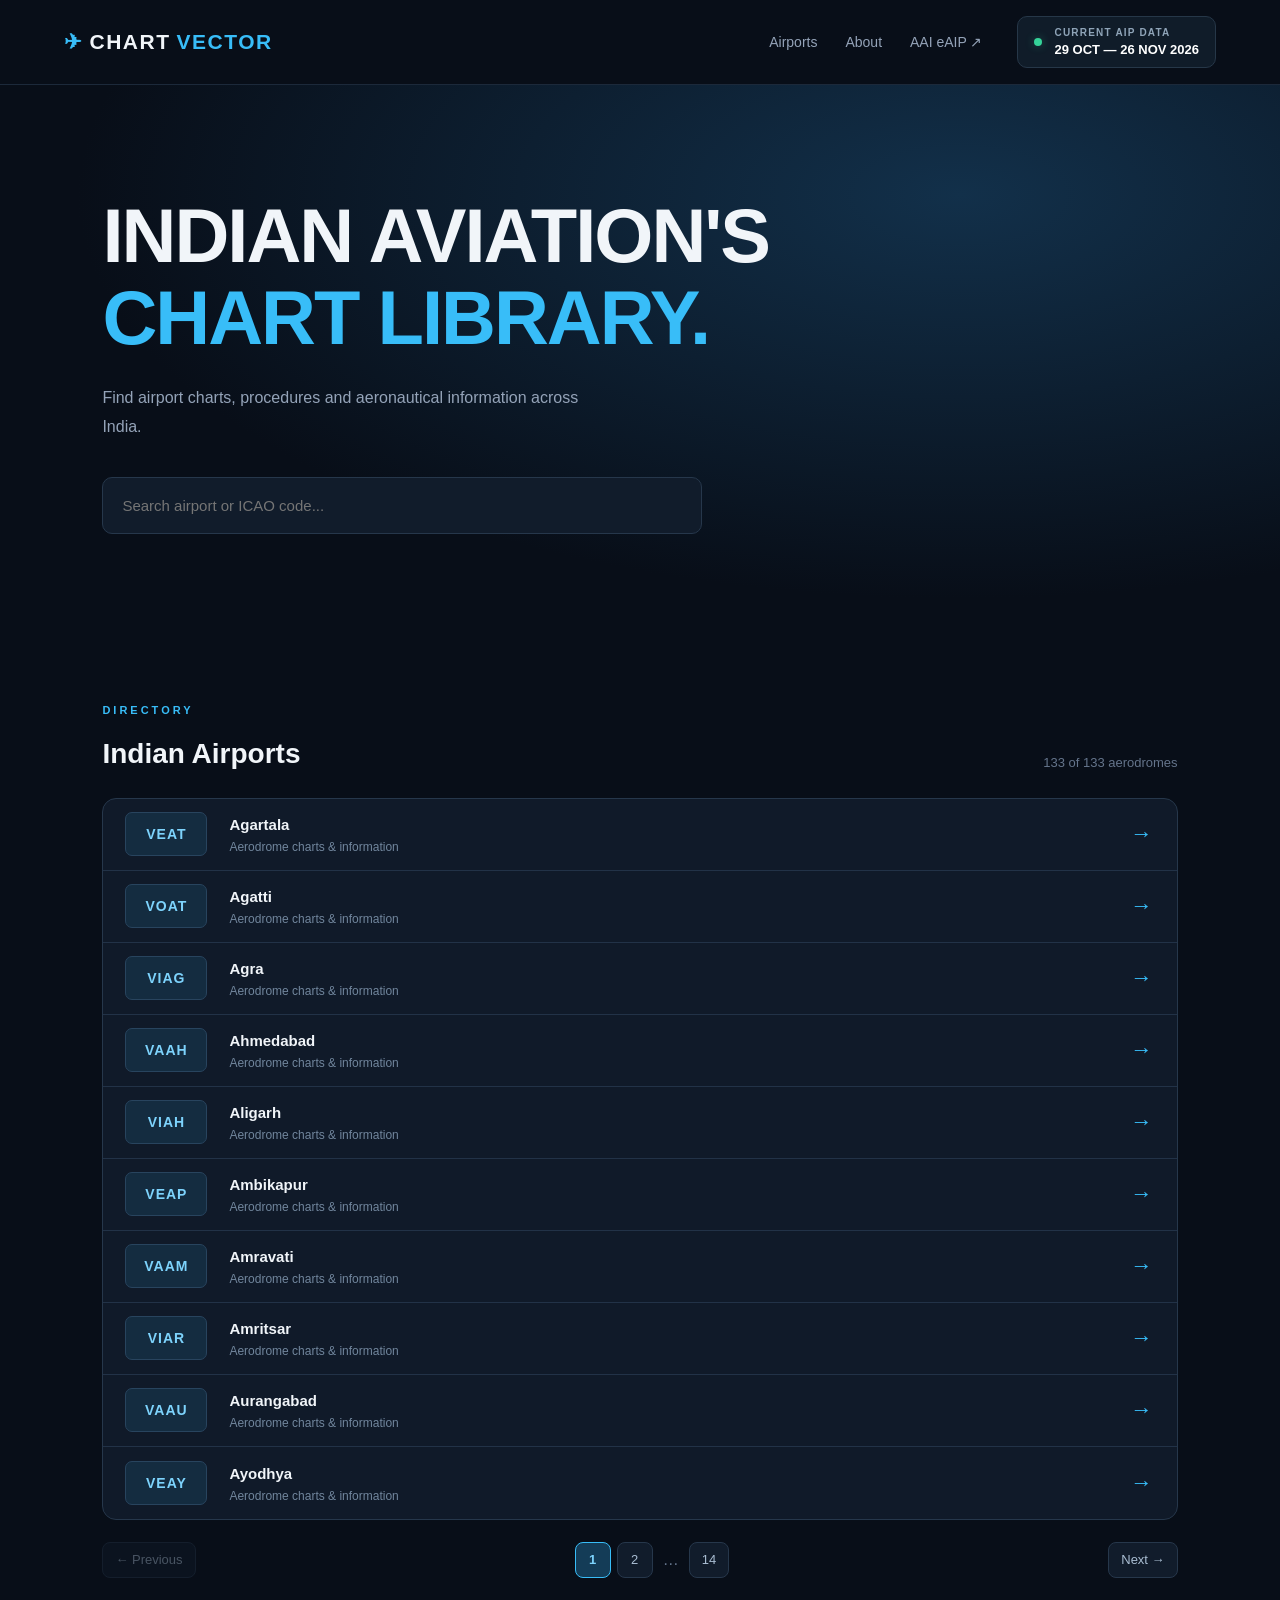
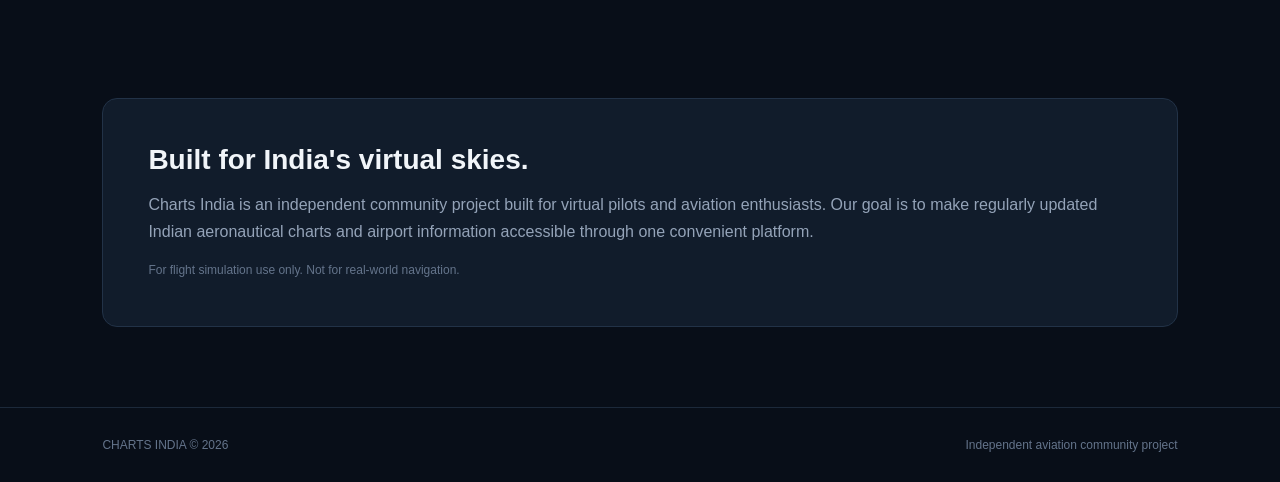
==== index.html @ 55eeb6c2 "Add files via upload" ====
<!DOCTYPE html>
<html lang="en">
<head>
    <meta charset="UTF-8">
    <meta name="viewport" content="width=device-width, initial-scale=1.0">
    <title>Chart Vector | Aviation Charts</title>
    <link rel="stylesheet" href="style.css">
</head>

<body>


<header class="home-header">

    <div class="logo">
        <span>✈</span> CHART <b>VECTOR</b>
    </div>

    <div class="header-right">

        <nav class="main-nav">
            <a href="#airports">Airports</a>
            <a href="#about">About</a>
            <a href="https://aim-india.aai.aero/"
               target="_blank"
               rel="noopener noreferrer">
                AAI eAIP ↗
            </a>
        </nav>

        <div class="airac-indicator">
            <span class="airac-dot"></span>

            <div>
                <span class="airac-label">
                    CURRENT AIP DATA
                </span>
                <span class="airac-dates">
                    29 OCT — 26 NOV 2026
                </span>
            </div>
        </div>

    </div>

</header>


<section class="hero">

    <h1>INDIAN AVIATION'S<br>
        <span>CHART LIBRARY.</span>
    </h1>

    <p class="subtitle">
        Find airport charts, procedures and aeronautical
        information across India.
    </p>

    <input
        type="text"
        id="search"
        placeholder="Search airport, ICAO or IATA..."
    >
</section>

<section id="airports" class="airports">

    <div class="section-heading">
        <div>
            <p class="tag">DIRECTORY</p>
            <h2>Indian Airports</h2>
        </div>

        <span id="airport-count"></span>
    </div>

    <div id="airport-list" class="airport-grid"></div>

</section>

<section id="about" class="about">
    <h2>Built for India's virtual skies.</h2>
    <p>
    Charts India is an independent community project built
    for virtual pilots and aviation enthusiasts. Our goal is to make regularly updated Indian
    aeronautical charts and airport information accessible
    through one convenient platform.
    </p>
    <p class="disclaimer">
        For flight simulation use only. Not for real-world navigation.
    </p>
</section>

<footer>
    CHARTS INDIA © 2026
    <span>Independent aviation community project</span>
</footer>

<script src="script.js"></script>

</body>
</html>
---- style.css ----
/* ==========================================
   GLOBAL
========================================== */

* {
    margin: 0;
    padding: 0;
    box-sizing: border-box;
}

html {
    scroll-behavior: smooth;
}

body {
    background: #080e18;
    color: #f1f5f9;
    font-family: Arial, sans-serif;
}

/* ==========================================
   HOMEPAGE HEADER
========================================== */

.home-header {
    min-height: 85px;
    padding: 15px 5%;

    display: flex;
    align-items: center;
    justify-content: space-between;
    gap: 30px;

    background: #080e18;
    border-bottom: 1px solid #1c293a;
}

/* Logo */

.logo {
    display: flex;
    align-items: center;
    gap: 6px;

    font-size: 21px;
    font-weight: 800;
    letter-spacing: 1.5px;
    white-space: nowrap;
    flex-shrink: 0;
}

.logo span,
.logo b {
    color: #38bdf8;
}

/* Right side */

.header-right {
    display: flex;
    align-items: center;
    justify-content: flex-end;
    gap: 35px;
    margin-left: auto;
    min-width: 0;
}

/* Navigation */

.main-nav {
    display: flex;
    align-items: center;
    gap: 28px;
    flex-shrink: 0;
}

.main-nav a {
    color: #94a3b8;
    text-decoration: none;
    font-size: 14px;
    white-space: nowrap;
    transition: color 0.2s ease;
}

.main-nav a:hover {
    color: #38bdf8;
}

/* ==========================================
   CURRENT AIP DATA
========================================== */

.airac-indicator {
    display: flex;
    align-items: center;
    gap: 12px;

    padding: 10px 16px;

    border: 1px solid #263748;
    border-radius: 10px;
    background: #101c29;

    flex-shrink: 0;
}

.airac-dot {
    width: 8px;
    height: 8px;
    border-radius: 50%;

    background: #35d399;
    box-shadow: 0 0 10px #35d39955;

    flex-shrink: 0;
}

.airac-indicator > div {
    display: flex;
    flex-direction: column;
    gap: 4px;
}

.airac-label {
    font-size: 10px;
    font-weight: 700;
    letter-spacing: 1.2px;
    color: #8fa4b8;
}

.airac-dates {
    font-size: 13px;
    font-weight: 600;
    color: #ffffff;
    white-space: nowrap;
}

/* ==========================================
   HERO SECTION
========================================== */

.hero {
    padding: 110px 8% 100px;

    background: radial-gradient(
        ellipse at 75% 20%,
        #12304a 0%,
        #080e18 65%
    );
}

.tag {
    color: #38bdf8;
    font-size: 11px;
    letter-spacing: 3px;
    font-weight: bold;
    margin-bottom: 22px;
}

h1 {
    font-size: clamp(42px, 7vw, 76px);
    line-height: 1.08;
    letter-spacing: -2px;
}

h1 span {
    color: #38bdf8;
}

.subtitle {
    margin-top: 25px;
    color: #94a3b8;
    line-height: 1.8;
    max-width: 480px;
}

/* ==========================================
   SEARCH
========================================== */

#search {
    margin-top: 35px;
    width: 100%;
    max-width: 600px;
    padding: 19px;

    border: 1px solid #26374b;
    border-radius: 10px;

    background: #111c2b;
    color: white;
    font-size: 15px;
    outline: none;
}

#search:focus {
    border-color: #38bdf8;
}

/* ==========================================
   AIRPORT DIRECTORY
========================================== */

.airports {
    padding: 75px 8%;
}

.section-heading {
    display: flex;
    justify-content: space-between;
    align-items: flex-end;
    gap: 20px;
    margin-bottom: 35px;
}

h2 {
    font-size: 28px;
}

#airport-count {
    color: #64748b;
    font-size: 13px;
}

/* Airport grid */

.airport-grid {
    display: grid;
    grid-template-columns: repeat(
        auto-fit,
        minmax(240px, 1fr)
    );
    gap: 18px;
}

/* Airport cards */

.airport-card {
    background: #111c2b;
    border: 1px solid #223247;
    border-radius: 12px;

    padding: 25px;
    transition: 0.2s ease;
}

.airport-card:hover {
    border-color: #38bdf8;
    transform: translateY(-4px);
}

.icao {
    font-size: 26px;
    font-weight: bold;
    letter-spacing: 2px;
}

.iata {
    color: #38bdf8;
    font-size: 12px;
    margin-top: 5px;
}

.airport-name {
    margin-top: 25px;
    font-size: 15px;
    font-weight: bold;
}

.city {
    color: #64748b;
    font-size: 13px;
    margin-top: 8px;
}

.source {
    display: inline-block;
    margin-top: 25px;
    color: #38bdf8;
    font-size: 12px;
    text-decoration: none;
}

.source:hover {
    text-decoration: underline;
}

/* ==========================================
   ABOUT
========================================== */

.about {
    margin: 30px 8% 80px;
    padding: 45px;

    background: #111c2b;
    border: 1px solid #223247;
    border-radius: 15px;
}

.about p {
    margin-top: 15px;
    color: #94a3b8;
    line-height: 1.7;
}

.about .disclaimer {
    font-size: 12px;
    color: #64748b;
}

/* ==========================================
   FOOTER
========================================== */

footer {
    padding: 30px 8%;
    border-top: 1px solid #1c293a;

    color: #64748b;
    font-size: 12px;

    display: flex;
    justify-content: space-between;
    gap: 15px;
}

/* ==========================================
   TABLET
========================================== */

@media (max-width: 1100px) {

    .home-header {
        flex-wrap: wrap;
        gap: 18px;
    }

    .header-right {
        gap: 20px;
    }

    .main-nav {
        gap: 18px;
    }
}

/* ==========================================
   MOBILE
========================================== */

@media (max-width: 750px) {

    .home-header {
        padding: 18px 5%;
        flex-direction: column;
        align-items: flex-start;
        gap: 20px;
    }

    .logo {
        font-size: 20px;
    }

    .header-right {
        width: 100%;
        margin-left: 0;

        flex-direction: column;
        align-items: flex-start;
        gap: 16px;
    }

    .main-nav {
        width: 100%;
        flex-wrap: wrap;
        gap: 20px;
    }

    .main-nav a {
        font-size: 13px;
    }

    .airac-indicator {
        margin-left: 0;
    }

    .hero {
        padding: 75px 5%;
    }

    .airports {
        padding: 60px 5%;
    }

    .about {
        margin-left: 5%;
        margin-right: 5%;
        padding: 25px;
    }

    footer {
        flex-direction: column;
    }
}

/* ==========================================
   CHART VECTOR - MODERN AIRPORT DIRECTORY
========================================== */

.airports {
    padding: 70px 8% 90px;
}

.section-heading {
    margin-bottom: 28px;
}

/* Replace old grid with full-width list */

.airport-grid {
    display: flex;
    flex-direction: column;
    gap: 0;

    width: 100%;
    overflow: hidden;

    background: #101a29;
    border: 1px solid #26374b;
    border-radius: 14px;
}

/* Individual airport row */

.airport-row {
    display: flex;
    align-items: center;
    gap: 22px;

    min-height: 86px;
    padding: 18px 25px;

    color: #f1f5f9;
    text-decoration: none;

    border-bottom: 1px solid #223247;
    transition:
        background 0.18s ease,
        padding 0.18s ease;
}

.airport-row:last-child {
    border-bottom: none;
}

.airport-row:hover {
    background: #17283c;
    padding-left: 31px;
}

.airport-row:focus-visible {
    outline: 2px solid #38bdf8;
    outline-offset: -2px;
}

/* ICAO code */

.directory-icao {
    display: flex;
    align-items: center;
    justify-content: center;

    width: 82px;
    min-width: 82px;
    height: 44px;

    background: #142c40;
    border: 1px solid #28445e;
    border-radius: 8px;

    color: #7dd3fc;
    font-size: 15px;
    font-weight: 700;
    letter-spacing: 1px;
}

/* Airport name */

.directory-details {
    display: flex;
    flex-direction: column;
    gap: 7px;

    flex: 1;
    min-width: 0;
}

.directory-name {
    color: #f1f5f9;
    font-size: 15px;
    font-weight: 600;
    line-height: 1.4;
}

.directory-subtitle {
    color: #71869d;
    font-size: 12px;
    line-height: 1.4;
}

/* Right side action */

.directory-action {
    color: #849bb3;
    font-size: 12px;
    font-weight: 500;
    white-space: nowrap;
}

.directory-arrow {
    display: flex;
    align-items: center;
    justify-content: center;

    width: 34px;
    height: 34px;
    flex-shrink: 0;

    color: #38bdf8;
    font-size: 22px;

    transition: transform 0.18s ease;
}

.airport-row:hover .directory-arrow {
    transform: translateX(5px);
}

/* Empty search results */

.directory-empty {
    padding: 45px 20px;
    text-align: center;
    color: #94a3b8;
    font-size: 14px;
}

/* ==========================================
   TABLET
========================================== */

@media (max-width: 900px) {
    .airport-row {
        gap: 16px;
        padding: 16px 20px;
    }

    .directory-icao {
        width: 70px;
        min-width: 70px;
    }
}

/* ==========================================
   MOBILE
========================================== */

@media (max-width: 600px) {
    .airports {
        padding: 55px 5%;
    }

    .airport-row {
        gap: 12px;
        min-height: 76px;
        padding: 14px;
    }

    .airport-row:hover {
        padding-left: 14px;
    }

    .directory-icao {
        width: 62px;
        min-width: 62px;
        height: 40px;
        font-size: 13px;
    }

    .directory-name {
        font-size: 14px;
    }

    .directory-subtitle {
        font-size: 11px;
    }

    .directory-action {
        display: none;
    }

    .directory-arrow {
        width: 22px;
        font-size: 19px;
    }

    .section-heading {
        align-items: flex-start;
        flex-direction: column;
        gap: 10px;
    }
}

/* ==========================================
   CHART VECTOR - PAGINATED AIRPORT DIRECTORY
========================================== */

.airport-grid {
    display: flex;
    flex-direction: column;
    gap: 0;
    background: #101a29;
    border: 1px solid #26374b;
    border-radius: 14px;
    overflow: hidden;
}

.airport-row {
    display: grid;
    grid-template-columns: 84px minmax(0, 1fr) 30px;
    align-items: center;
    gap: 20px;
    min-height: 72px;
    padding: 12px 22px;
    color: #f1f5f9;
    text-decoration: none;
    border-bottom: 1px solid #223247;
    transition: background 0.2s;
}

.airport-row:last-child {
    border-bottom: 0;
}

.airport-row:hover {
    background: #17283c;
}

.airport-row:focus-visible,
.page-button:focus-visible {
    outline: 2px solid #38bdf8;
    outline-offset: -2px;
}

.directory-icao {
    display: flex;
    justify-content: center;
    align-items: center;
    min-height: 38px;
    border: 1px solid #28445e;
    background: #142c40;
    border-radius: 7px;
    color: #7dd3fc;
    font-size: 14px;
    font-weight: 700;
    letter-spacing: 1px;
}

.directory-details {
    display: flex;
    flex-direction: column;
    gap: 5px;
    min-width: 0;
}

.directory-name {
    font-size: 15px;
    font-weight: 600;
}

.directory-caption {
    color: #71869d;
    font-size: 12px;
}

.directory-arrow {
    color: #38bdf8;
    font-size: 22px;
    text-align: center;
    transition: transform 0.2s;
}

.airport-row:hover .directory-arrow {
    transform: translateX(4px);
}

.directory-empty {
    padding: 36px 20px;
    text-align: center;
    color: #94a3b8;
}

/* Pagination */

.directory-pagination {
    display: flex;
    justify-content: space-between;
    align-items: center;
    gap: 12px;
    margin-top: 22px;
}

.page-numbers {
    display: flex;
    align-items: center;
    gap: 6px;
    flex-wrap: wrap;
    justify-content: center;
}

.page-button {
    min-width: 36px;
    min-height: 36px;
    padding: 8px 12px;
    background: #111c2b;
    color: #a9bdd2;
    border: 1px solid #26374b;
    border-radius: 8px;
    cursor: pointer;
    font: inherit;
    font-size: 13px;
    transition: background 0.2s, border-color 0.2s;
}

.page-button:hover:not(:disabled) {
    background: #1a3046;
    border-color: #38bdf8;
    color: white;
}

.page-button.active {
    background: #143c57;
    border-color: #38bdf8;
    color: #7dd3fc;
    font-weight: 700;
}

.page-button:disabled {
    opacity: 0.4;
    cursor: not-allowed;
}

.page-ellipsis {
    color: #64748b;
    padding: 0 4px;
}

/* Mobile */

@media (max-width: 600px) {
    .airport-row {
        grid-template-columns: 64px minmax(0, 1fr) 20px;
        gap: 12px;
        padding: 12px;
        min-height: 66px;
    }

    .directory-icao {
        font-size: 12px;
    }

    .directory-name {
        font-size: 14px;
    }

    .directory-caption {
        font-size: 11px;
    }

    .directory-pagination {
        gap: 6px;
    }

    .page-button {
        padding: 7px 9px;
        min-width: 32px;
        font-size: 12px;
    }

    .page-numbers {
        gap: 3px;
    }
}
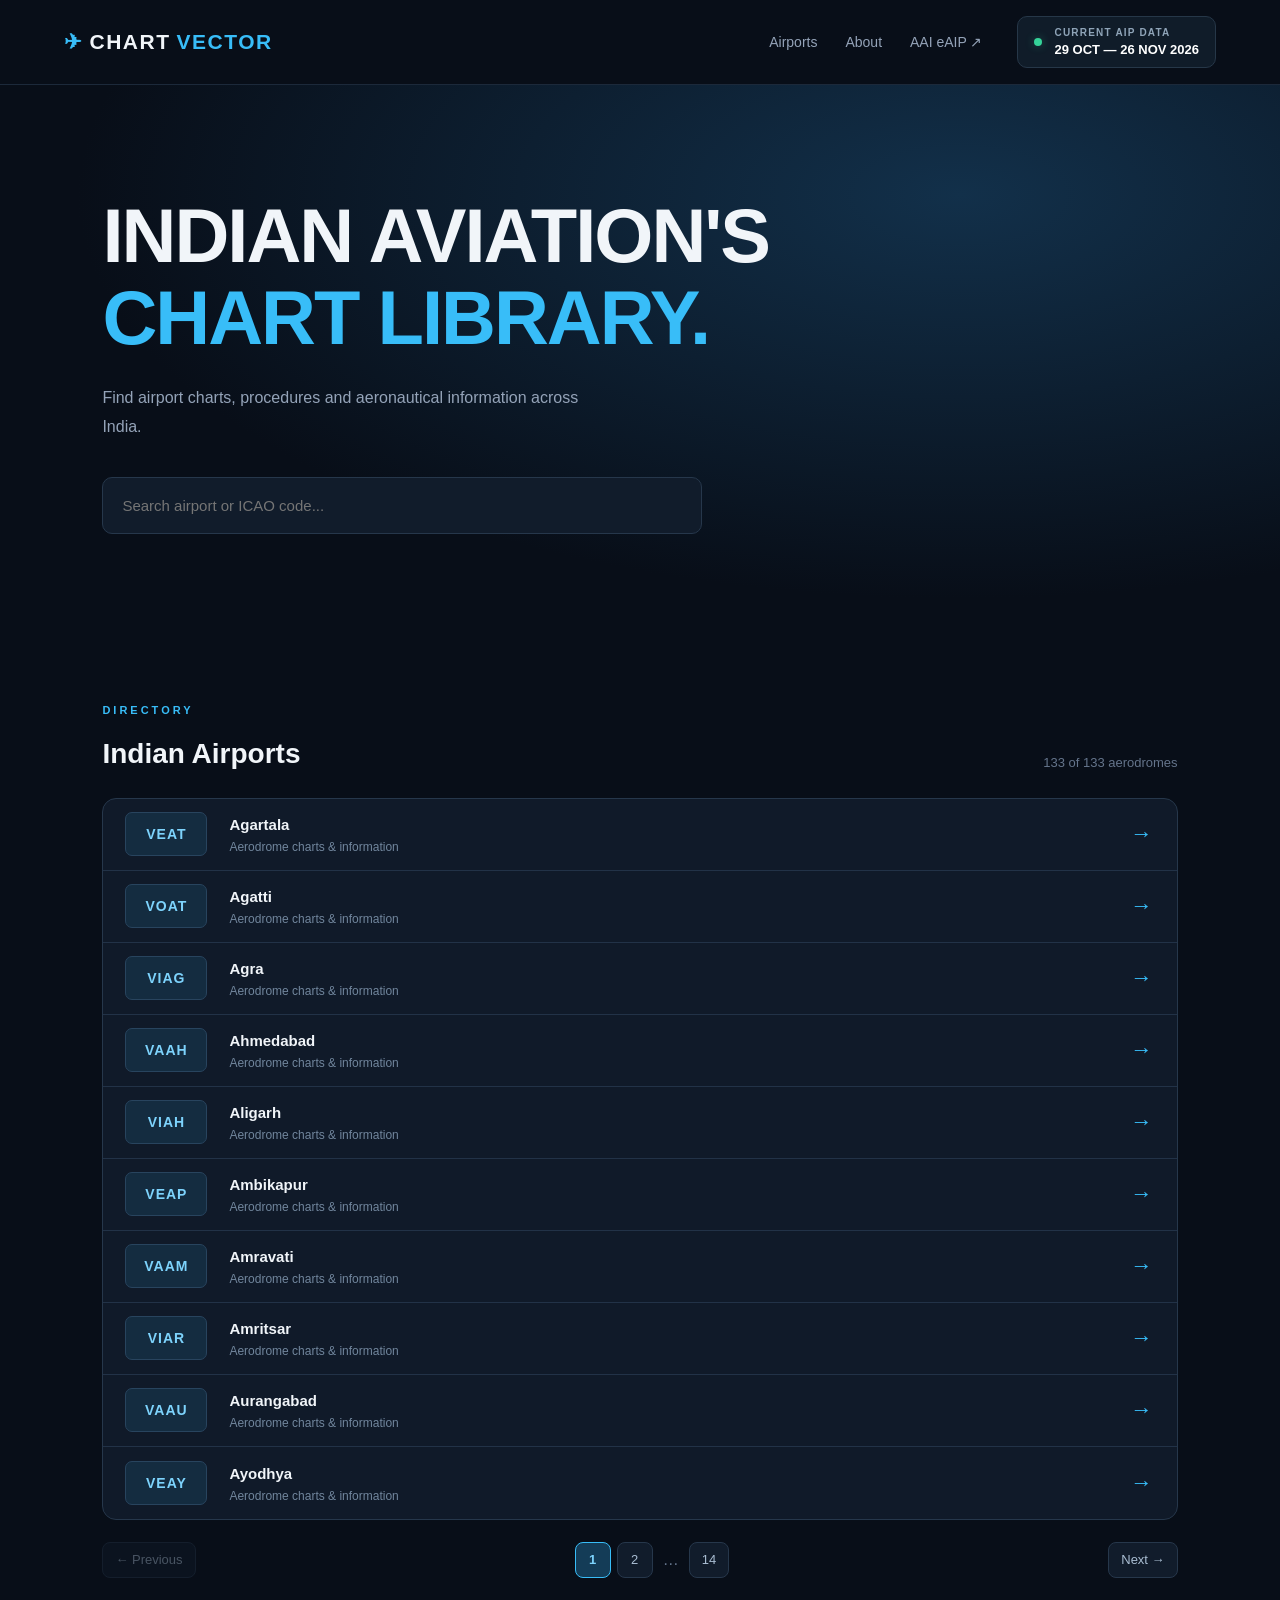
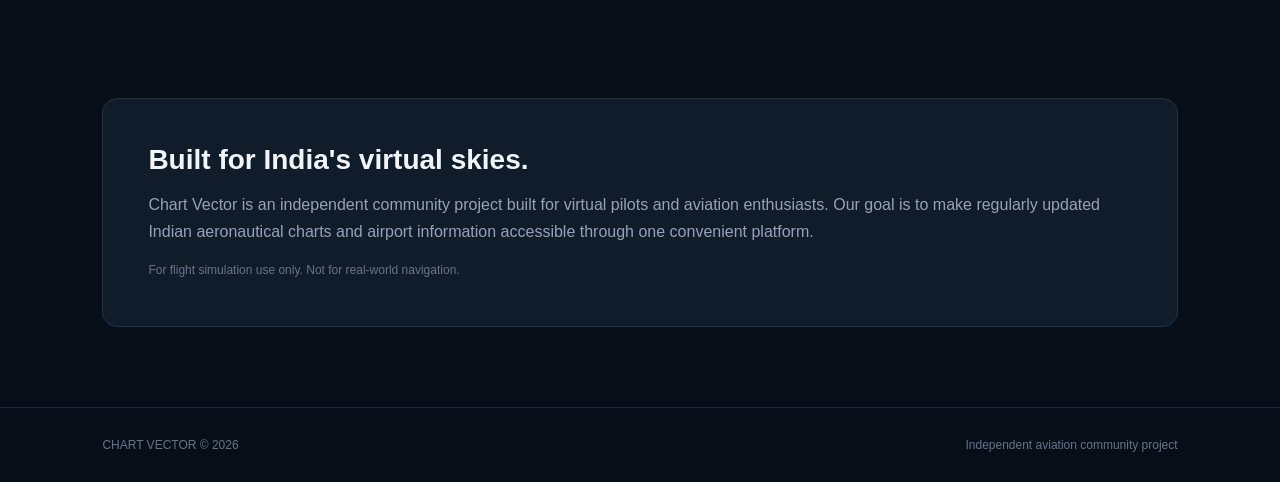
==== commit d20478c1: "Update index.html" ====
--- a/index.html
+++ b/index.html
@@ -83,7 +83,7 @@
 <section id="about" class="about">
     <h2>Built for India's virtual skies.</h2>
     <p>
-    Charts India is an independent community project built
+    Chart Vector is an independent community project built
     for virtual pilots and aviation enthusiasts. Our goal is to make regularly updated Indian
     aeronautical charts and airport information accessible
     through one convenient platform.
@@ -94,7 +94,7 @@
 </section>
 
 <footer>
-    CHARTS INDIA © 2026
+    CHART VECTOR © 2026
     <span>Independent aviation community project</span>
 </footer>
 
